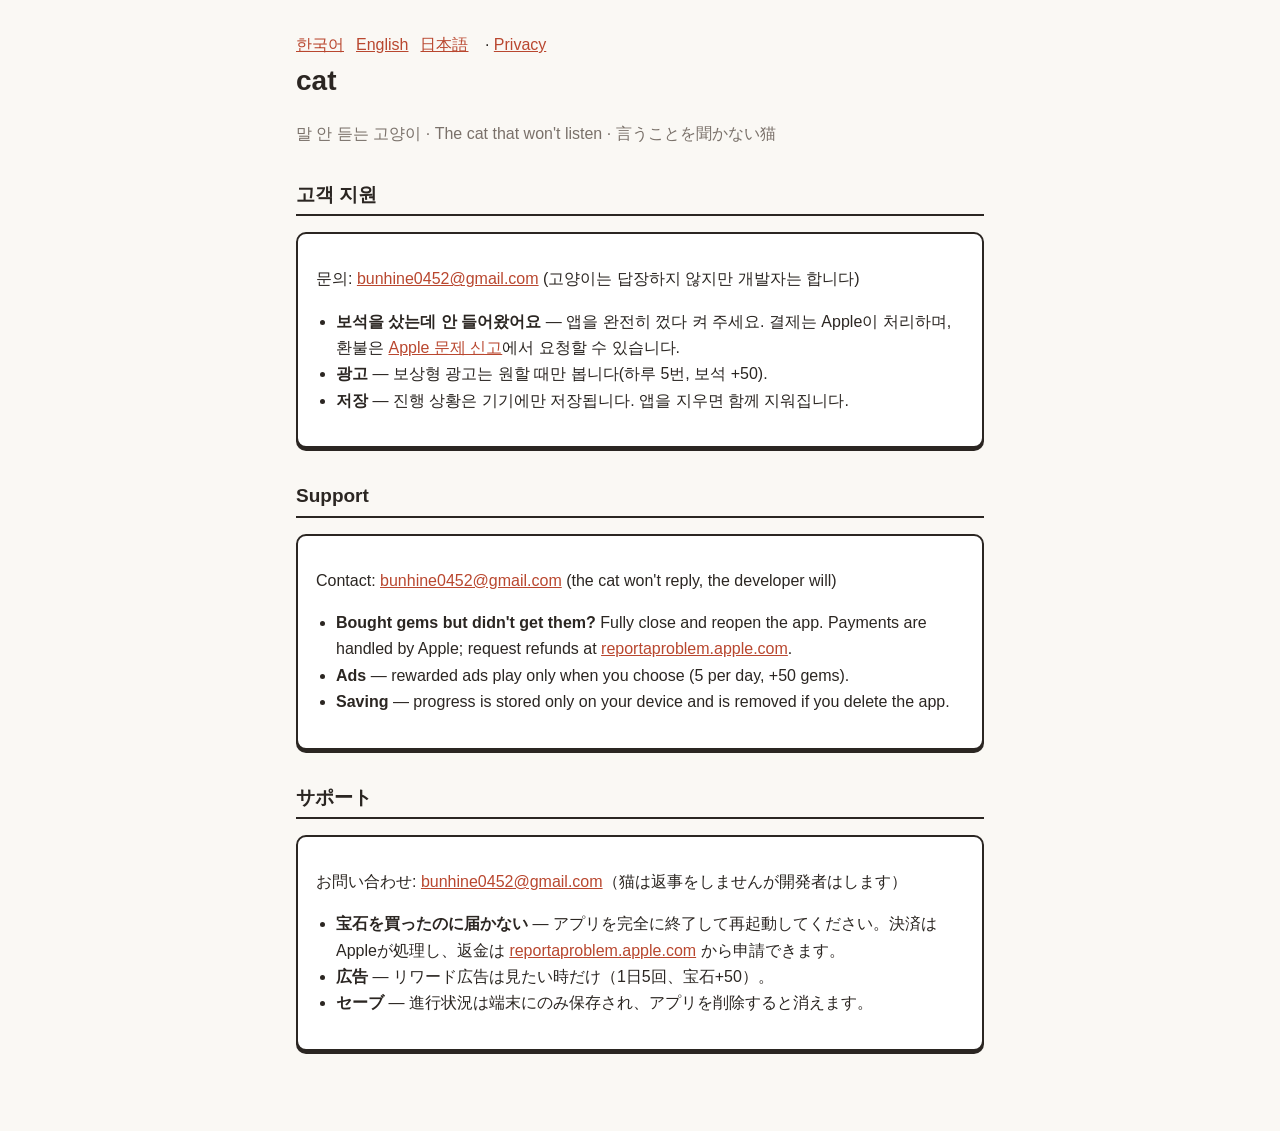
==== cat/index.html @ e7f7eecd "feat(site): cat 지원·개인정보 처리방침·app-ads.txt Co-Authored-By: Claude Opus 5.5 <noreply@anthropic.com> Cla" ====
<!doctype html><html lang="ko"><head><meta charset="utf-8"><meta name="viewport" content="width=device-width,initial-scale=1">
<title>cat — Support</title><link rel="stylesheet" href="../style.css"></head><body><main>
<nav><a href="#ko">한국어</a><a href="#en">English</a><a href="#ja">日本語</a> · <a href="privacy.html">Privacy</a></nav>
<h1>cat</h1><p class="soft">말 안 듣는 고양이 · The cat that won't listen · 言うことを聞かない猫</p>

<h2 id="ko">고객 지원</h2>
<div class="card"><p>문의: <a href="mailto:bunhine0452@gmail.com">bunhine0452@gmail.com</a> (고양이는 답장하지 않지만 개발자는 합니다)</p>
<ul><li><b>보석을 샀는데 안 들어왔어요</b> — 앱을 완전히 껐다 켜 주세요. 결제는 Apple이 처리하며, 환불은 <a href="https://reportaproblem.apple.com">Apple 문제 신고</a>에서 요청할 수 있습니다.</li>
<li><b>광고</b> — 보상형 광고는 원할 때만 봅니다(하루 5번, 보석 +50).</li>
<li><b>저장</b> — 진행 상황은 기기에만 저장됩니다. 앱을 지우면 함께 지워집니다.</li></ul></div>

<h2 id="en">Support</h2>
<div class="card"><p>Contact: <a href="mailto:bunhine0452@gmail.com">bunhine0452@gmail.com</a> (the cat won't reply, the developer will)</p>
<ul><li><b>Bought gems but didn't get them?</b> Fully close and reopen the app. Payments are handled by Apple; request refunds at <a href="https://reportaproblem.apple.com">reportaproblem.apple.com</a>.</li>
<li><b>Ads</b> — rewarded ads play only when you choose (5 per day, +50 gems).</li>
<li><b>Saving</b> — progress is stored only on your device and is removed if you delete the app.</li></ul></div>

<h2 id="ja">サポート</h2>
<div class="card"><p>お問い合わせ: <a href="mailto:bunhine0452@gmail.com">bunhine0452@gmail.com</a>（猫は返事をしませんが開発者はします）</p>
<ul><li><b>宝石を買ったのに届かない</b> — アプリを完全に終了して再起動してください。決済はAppleが処理し、返金は <a href="https://reportaproblem.apple.com">reportaproblem.apple.com</a> から申請できます。</li>
<li><b>広告</b> — リワード広告は見たい時だけ（1日5回、宝石+50）。</li>
<li><b>セーブ</b> — 進行状況は端末にのみ保存され、アプリを削除すると消えます。</li></ul></div>
</main></body></html>
---- style.css ----
:root { --ink:#2b2622; --soft:#7a716a; --red:#b9472f; --bg:#faf8f4; --card:#ffffff; }
@media (prefers-color-scheme: dark) { :root { --ink:#efe9df; --soft:#b5aca3; --red:#e2795f; --bg:#1c1a18; --card:#26231f; } }
* { box-sizing: border-box; }
body { margin: 0; background: var(--bg); color: var(--ink); font: 16px/1.65 -apple-system, "Apple SD Gothic Neo", "Hiragino Sans", "Noto Sans KR", sans-serif; }
main { max-width: 720px; margin: 0 auto; padding: 32px 16px 64px; }
h1 { font-size: 28px; margin: 0 0 4px; } h2 { font-size: 19px; margin: 32px 0 8px; border-bottom: 2px solid var(--ink); padding-bottom: 4px; }
small, .soft { color: var(--soft); } a { color: var(--red); }
.card { background: var(--card); border: 2px solid var(--ink); border-radius: 10px; padding: 16px 18px; margin: 16px 0; box-shadow: 0 3px 0 var(--ink); }
nav a { margin-right: 12px; } ul { padding-left: 20px; }
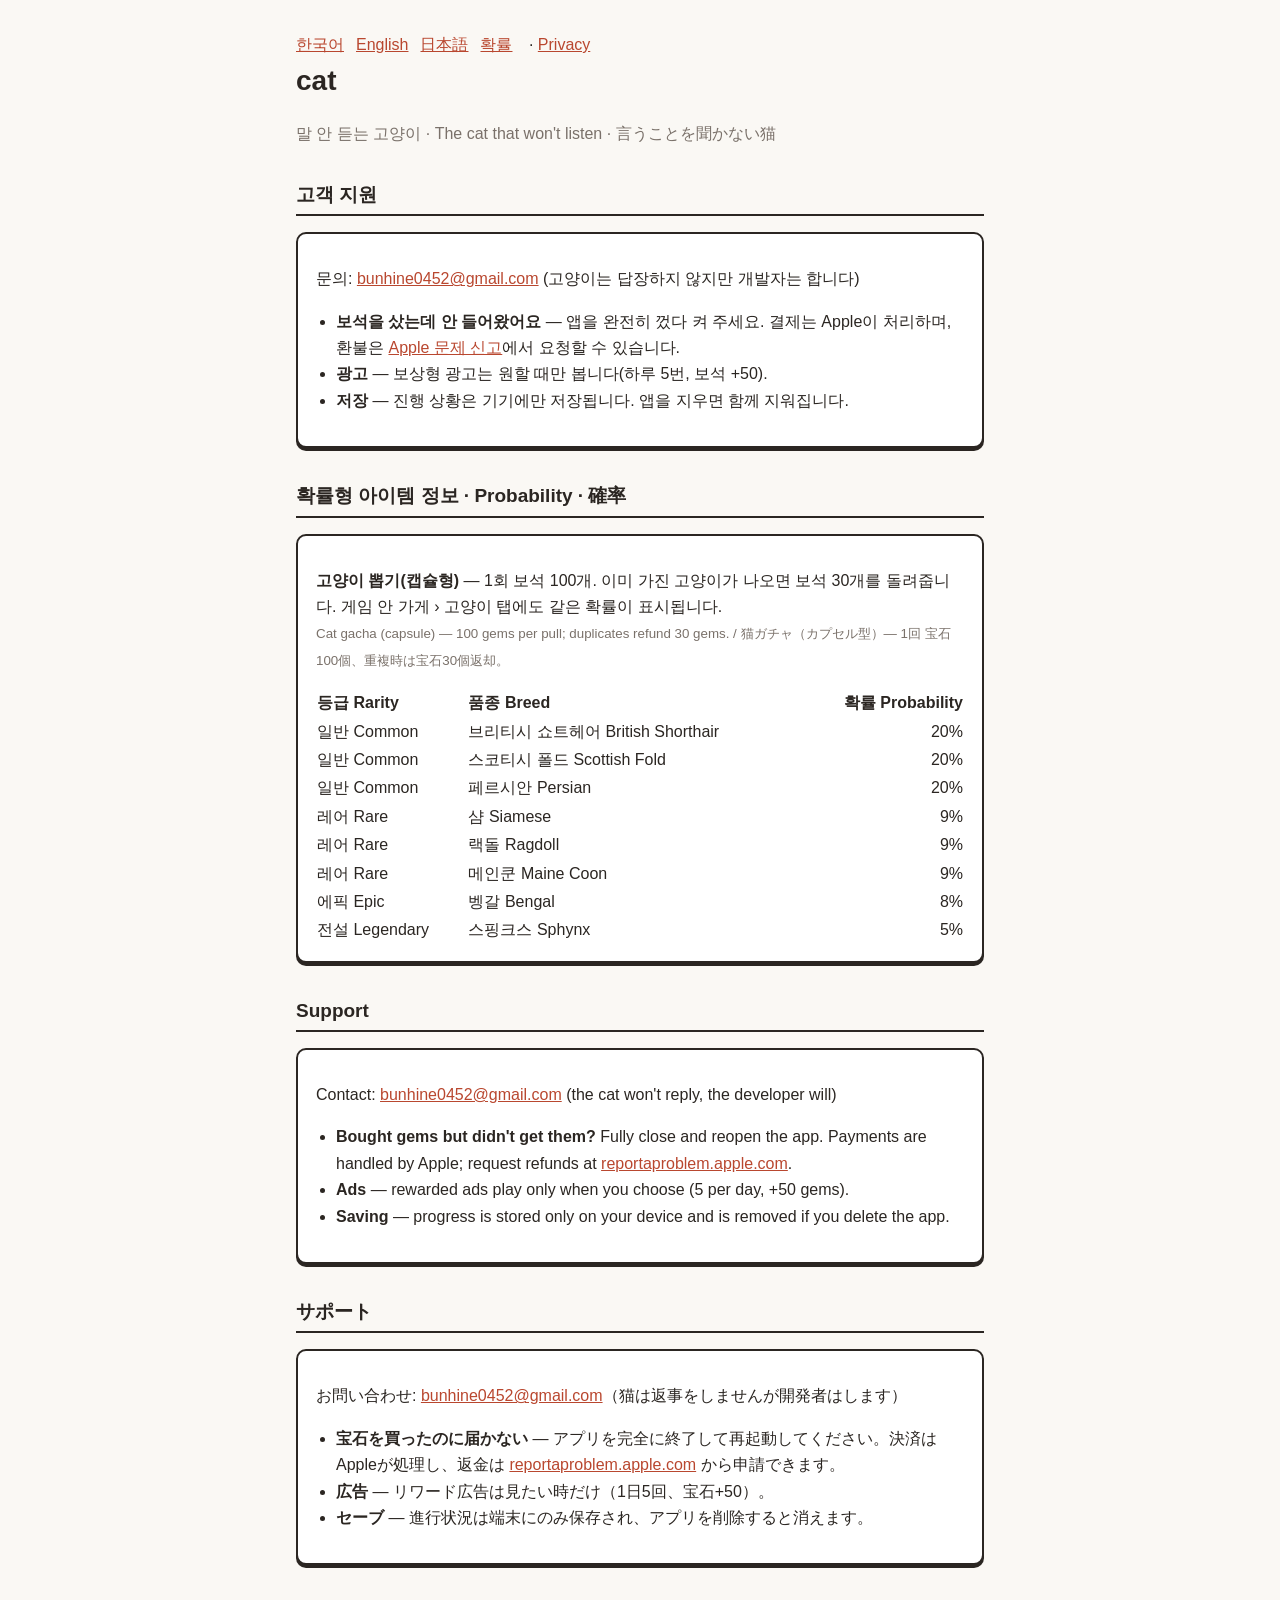
==== commit ddd81ea6: "docs(site): 확률형 아이템(고양이 뽑기) 확률 공개 Co-Authored-By: Claude Opus 5.5 <noreply@anthropic.com> Claude-Ses" ====
--- a/cat/index.html
+++ b/cat/index.html
@@ -1,6 +1,6 @@
 <!doctype html><html lang="ko"><head><meta charset="utf-8"><meta name="viewport" content="width=device-width,initial-scale=1">
 <title>cat — Support</title><link rel="stylesheet" href="../style.css"></head><body><main>
-<nav><a href="#ko">한국어</a><a href="#en">English</a><a href="#ja">日本語</a> · <a href="privacy.html">Privacy</a></nav>
+<nav><a href="#ko">한국어</a><a href="#en">English</a><a href="#ja">日本語</a><a href="#odds">확률</a> · <a href="privacy.html">Privacy</a></nav>
 <h1>cat</h1><p class="soft">말 안 듣는 고양이 · The cat that won't listen · 言うことを聞かない猫</p>
 
 <h2 id="ko">고객 지원</h2>
@@ -8,6 +8,21 @@
 <ul><li><b>보석을 샀는데 안 들어왔어요</b> — 앱을 완전히 껐다 켜 주세요. 결제는 Apple이 처리하며, 환불은 <a href="https://reportaproblem.apple.com">Apple 문제 신고</a>에서 요청할 수 있습니다.</li>
 <li><b>광고</b> — 보상형 광고는 원할 때만 봅니다(하루 5번, 보석 +50).</li>
 <li><b>저장</b> — 진행 상황은 기기에만 저장됩니다. 앱을 지우면 함께 지워집니다.</li></ul></div>
+
+<h2 id="odds">확률형 아이템 정보 · Probability · 確率</h2>
+<div class="card"><p><b>고양이 뽑기(캡슐형)</b> — 1회 보석 100개. 이미 가진 고양이가 나오면 보석 30개를 돌려줍니다. 게임 안 가게 › 고양이 탭에도 같은 확률이 표시됩니다.<br>
+<small>Cat gacha (capsule) — 100 gems per pull; duplicates refund 30 gems. / 猫ガチャ（カプセル型）— 1回 宝石100個、重複時は宝石30個返却。</small></p>
+<table style="width:100%;border-collapse:collapse">
+<tr><th align="left">등급 Rarity</th><th align="left">품종 Breed</th><th align="right">확률 Probability</th></tr>
+<tr><td>일반 Common</td><td>브리티시 쇼트헤어 British Shorthair</td><td align="right">20%</td></tr>
+<tr><td>일반 Common</td><td>스코티시 폴드 Scottish Fold</td><td align="right">20%</td></tr>
+<tr><td>일반 Common</td><td>페르시안 Persian</td><td align="right">20%</td></tr>
+<tr><td>레어 Rare</td><td>샴 Siamese</td><td align="right">9%</td></tr>
+<tr><td>레어 Rare</td><td>랙돌 Ragdoll</td><td align="right">9%</td></tr>
+<tr><td>레어 Rare</td><td>메인쿤 Maine Coon</td><td align="right">9%</td></tr>
+<tr><td>에픽 Epic</td><td>벵갈 Bengal</td><td align="right">8%</td></tr>
+<tr><td>전설 Legendary</td><td>스핑크스 Sphynx</td><td align="right">5%</td></tr>
+</table></div>
 
 <h2 id="en">Support</h2>
 <div class="card"><p>Contact: <a href="mailto:bunhine0452@gmail.com">bunhine0452@gmail.com</a> (the cat won't reply, the developer will)</p>
